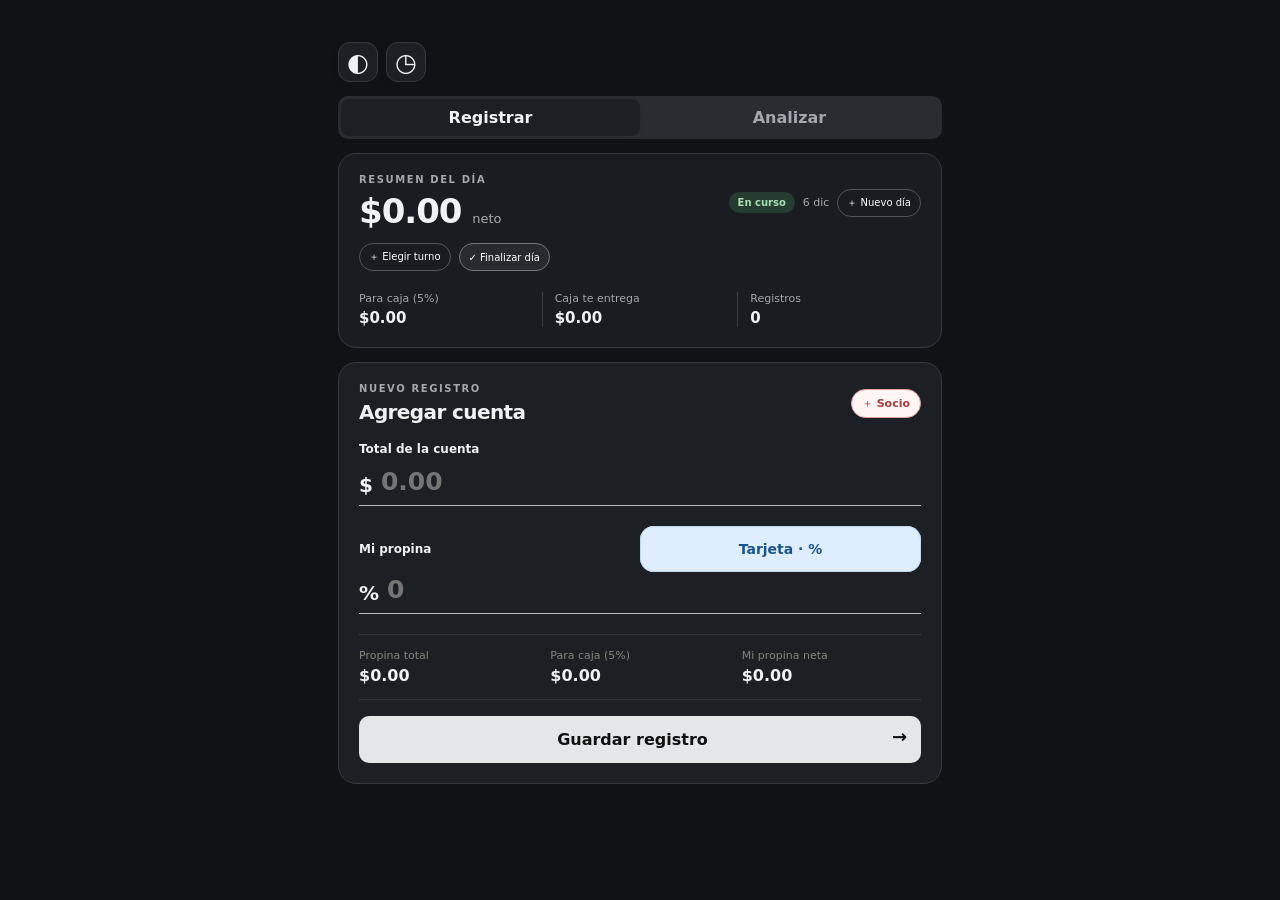
==== index.html @ 58425d87 "Publish background mode and palette selector" ====
<!doctype html>
<html lang="es"><head><meta charset="UTF-8"><meta name="viewport" content="width=device-width, initial-scale=1, viewport-fit=cover"><meta name="theme-color" content="#111111"><meta name="description" content="Registro local y rápido de propinas para meseros."><link rel="manifest" href="manifest.webmanifest"><link rel="icon" href="icon.svg" type="image/svg+xml"><link rel="stylesheet" href="styles.css"><title>Mis propinas</title></head><body>
<main class="app-shell"><header class="topbar"><div class="topbar-actions"><button id="themeButton" class="history-icon theme-button" type="button" aria-label="Personalizar colores" title="Temas">◐</button><button id="historyIcon" class="history-icon" type="button" aria-label="Abrir historial" title="Historial">◷</button><button id="installButton" class="icon-button hidden" aria-label="Instalar aplicación">＋</button></div></header>
<nav class="view-tabs" aria-label="Secciones"><button id="registerTab" class="view-tab active" type="button">Registrar</button><button id="analysisTab" class="view-tab" type="button">Analizar</button></nav>
<section id="registerView"><section class="summary-card"><div class="summary-heading"><div><p id="summaryEyebrow" class="eyebrow muted">RESUMEN DEL DÍA</p><h2 id="summaryTitle">$0.00 <span>neto</span></h2></div><div class="summary-actions"><span id="dayStatusLabel" class="day-status">En curso</span><span id="todayLabel" class="date-label"></span><button id="newDayButton" class="small-button" type="button">＋ Nuevo día</button></div></div><div class="shift-controls"><button id="shiftSetupButton" class="small-button" type="button">＋ Elegir turno</button><button id="advanceCutButton" class="small-button hidden" type="button">Pasar a corte 2 →</button><button id="finishDayButton" class="small-button finish-day-button" type="button">✓ Finalizar día</button></div><p id="currentCutSummary" class="cut-current-summary hidden"></p><div class="summary-grid"><div><span>Para caja (5%)</span><strong id="summaryHouse">$0.00</strong></div><div><span>Caja te entrega</span><strong id="summaryCard">$0.00</strong></div><div><span>Registros</span><strong id="summaryCount">0</strong></div></div></section><section id="finishedDayCard" class="finished-day-card hidden"><span class="finished-check">✓</span><div><strong>Día finalizado</strong><p>Tu registro quedó guardado. Puedes revisar el análisis o empezar otro día.</p></div><div class="finished-actions"><button id="finishedAnalyzeButton" class="secondary-action" type="button">Analizar mi día</button><button id="finishedNewDayButton" class="primary-action" type="button">Nuevo día</button></div></section>
<section id="entryCard" class="form-card"><div class="section-heading"><div><p class="eyebrow muted">NUEVO REGISTRO</p><h2>Agregar cuenta</h2></div><button id="partnerToggle" class="mode-button" type="button">＋ Socio</button></div><p id="partnerHint" class="partner-hint hidden">Socio: no cuenta como venta. Puedes registrar una cuenta de $0 y su propina.</p>
<form id="tipForm"><label for="billTotal">Total de la cuenta</label><div class="money-input"><span>$</span><input id="billTotal" name="billTotal" inputmode="decimal" autocomplete="off" placeholder="0.00" required></div>
<div class="tip-label-row"><label>Mi propina</label><button id="tipModeSlider" class="tip-mode-slider tip-money" type="button" role="switch" aria-label="Cambiar entre efectivo y tarjeta"><span id="tipModeLabel">Efectivo · $</span></button></div><div class="money-input"><span id="tipPrefix">$</span><input id="tipValue" name="tipValue" inputmode="decimal" autocomplete="off" placeholder="0.00" required></div>
<div class="live-result" aria-live="polite"><div><span>Propina total</span><strong id="liveGross">$0.00</strong></div><div><span>Para caja (5%)</span><strong id="liveHouse">$0.00</strong></div><div><span>Mi propina neta</span><strong id="liveNet">$0.00</strong></div></div><button class="primary-button" type="submit">Guardar registro <span>→</span></button></form></section></section>
<section id="analysisView" class="hidden"><div class="section-heading"><div><p class="eyebrow muted">LECTURA RÁPIDA</p><h2>Análisis del día</h2></div><span id="analysisDate" class="date-label"></span></div><button id="historyFromAnalysis" class="history-entry" type="button"><span><b>Historial</b><small>Consulta tus días anteriores</small></span><strong>→</strong></button><button id="cancelClosedDayButton" class="cancel-closed-day hidden" type="button">↶ Cancelar cierre <span>Volver a registrar en este día</span></button><div class="analysis-grid"><article class="analysis-net"><span>Mi neto del día</span><strong id="analysisNet">$0.00</strong></article><article><span>Para caja (5%)</span><strong id="analysisHouse">$0.00</strong></article><article><span>Total de propinas</span><strong id="analysisTips">$0.00</strong></article><article><span>Caja te entrega</span><strong id="analysisCard">$0.00</strong></article><article><span>Total de ventas</span><strong id="analysisSales">$0.00</strong></article><article id="analysisPartnerCard" class="hidden"><span>Propinas de socios</span><strong id="analysisPartners">$0.00</strong></article></div><section id="cutBreakdown" class="cut-breakdown hidden"><p class="eyebrow muted">RESUMEN POR CORTE</p><div id="cutBreakdownList" class="cut-breakdown-list"></div><div id="cutBreakdownTotal" class="cut-summary cut-breakdown-total"></div></section><div class="analysis-note">El análisis separa tus propinas normales, las de socios y el 5% destinado a caja.</div><button id="howButton" class="text-button" type="button">¿Cómo se calcula?</button><section class="history-section analysis-history"><div class="section-heading"><div><p class="eyebrow muted">REGISTROS DEL DÍA</p><h2>Detalle de cuentas</h2></div><button id="clearButton" class="text-button hidden" type="button">Borrar todo</button></div><div id="history" class="history-list"></div><div id="emptyState" class="empty-state"><div class="empty-icon">＋</div><p>Aún no hay registros.</p><span>Agrega tu primera cuenta en Registrar.</span></div></section></section><section id="historyView" class="hidden"><div class="section-heading"><div><p class="eyebrow muted">HISTORIAL</p><h2>Historial de días</h2></div><div class="history-actions"><button id="historyRegisterButton" class="text-button" type="button">Registrar</button><button id="historyAnalysisButton" class="text-button" type="button">Analizar</button></div></div><div class="history-chart-card"><p class="eyebrow muted">NETO POR DÍA</p><div id="historyChart" class="history-chart"></div></div><div class="history-chart-card"><p class="eyebrow muted">CUENTAS REALIZADAS</p><div id="accountsChart" class="history-chart"></div></div><div id="historyDaysList" class="history-days-list"></div><p class="analysis-note">Las gráficas se muestran de lunes a domingo; los turnos y cortes se conservan dentro de cada día.</p></section></main>
<div id="toast" class="toast" role="status"></div><dialog id="finishDayDialog" class="action-dialog"><button class="dialog-close" id="closeFinishDialog" type="button" aria-label="Cerrar">×</button><div id="finishConfirmPanel"><p class="eyebrow muted">CIERRE DEL DÍA</p><h2>¿Finalizar este día?</h2><p>Se guardarán tus registros y ya no podrás agregar cuentas a este día.</p><div class="dialog-actions"><button id="cancelFinishButton" class="secondary-action" type="button">Seguir registrando</button><button id="finishConfirmButton" class="primary-action" type="button">Sí, finalizar</button></div></div><div id="finishSuccessPanel" class="hidden"><span class="finished-check">✓</span><p class="eyebrow muted">DÍA GUARDADO</p><h2>Buen trabajo</h2><p>¿Qué te gustaría hacer ahora?</p><div class="dialog-actions"><button id="finishAnalyzeButton" class="secondary-action" type="button">Analizar mi día</button><button id="finishNewDayButton" class="primary-action" type="button">Nuevo día</button></div></div></dialog><dialog id="themeDialog" class="action-dialog theme-dialog"><button class="dialog-close" id="closeThemeDialog" type="button" aria-label="Cerrar">×</button><p class="eyebrow muted">PERSONALIZACIÓN</p><h2>Elige el aspecto</h2><p>Primero selecciona el fondo y después el color.</p><p class="eyebrow theme-group-label">FONDO</p><div class="background-options"><button type="button" class="background-option" data-background-choice="dark" aria-pressed="false"><span class="background-preview preview-dark">◐</span><strong>Dark background</strong></button><button type="button" class="background-option" data-background-choice="light" aria-pressed="false"><span class="background-preview preview-light">◐</span><strong>Light background</strong></button></div><p class="eyebrow theme-group-label color-group-label">COLOR</p><div class="theme-options"><button type="button" class="theme-option" data-theme-choice="black"><span class="theme-swatch swatch-black"></span><span><strong>Black</strong><small>Oscuro para la noche</small></span></button><button type="button" class="theme-option" data-theme-choice="blue"><span class="theme-swatch swatch-blue"></span><span><strong>Blue</strong><small>Azul sereno</small></span></button><button type="button" class="theme-option" data-theme-choice="green"><span class="theme-swatch swatch-green"></span><span><strong>Green</strong><small>Verde suave</small></span></button><button type="button" class="theme-option" data-theme-choice="purple"><span class="theme-swatch swatch-purple"></span><span><strong>Purple</strong><small>Lavanda sobria</small></span></button><button type="button" class="theme-option" data-theme-choice="white"><span class="theme-swatch swatch-white"></span><span><strong>White</strong><small>Claro y neutro</small></span></button></div></dialog><dialog id="shiftDialog"><button class="dialog-close" id="closeShiftDialog" type="button" aria-label="Cerrar">×</button><p class="eyebrow muted">TURNO Y CORTES</p><h2 id="shiftDialogTitle">Configurar turno</h2><p id="shiftDialogDescription" class="dialog-description"></p><form id="shiftForm" class="shift-form"><label for="shiftSelect">Turno</label><select id="shiftSelect" required><option value="">Elige un turno</option><option value="morning">Mañana</option><option value="inter">Inter</option><option value="closing">Cierre</option></select><div id="shiftCutGroup" class="hidden"><label for="shiftCutCount">Número de cortes</label><select id="shiftCutCount"><option value="1">1 corte</option><option value="2" selected>2 cortes</option><option value="3">3 cortes</option><option value="4">4 cortes</option></select></div><button id="shiftSubmitButton" class="primary-button" type="submit">Guardar turno <span>→</span></button></form></dialog><dialog id="howDialog"><button class="dialog-close" id="closeDialog" aria-label="Cerrar">×</button><p class="eyebrow muted">CÁLCULO</p><h2>Claro y sin vueltas</h2><p>Se aparta el <strong>5% del total de la cuenta</strong> para caja. “Caja te entrega” muestra las propinas que no fueron en efectivo.</p><p>Las propinas de socios pueden registrarse con cuenta de $0; no generan descuento de caja.</p></dialog>
<dialog id="editDialog"><button class="dialog-close" id="closeEditDialog" aria-label="Cerrar">×</button><p class="eyebrow muted">CORREGIR REGISTRO</p><h2>Editar cuenta</h2><form id="editForm"><label for="editBill">Total de la cuenta</label><div class="money-input"><span>$</span><input id="editBill" inputmode="decimal" required></div><div class="tip-label-row"><label>Propina</label><div class="segmented"><button type="button" id="editPercent" class="segment active">%</button><button type="button" id="editMoney" class="segment">$</button></div></div><div class="money-input"><span id="editPrefix">%</span><input id="editTip" inputmode="decimal" required></div><div class="live-result"><div><span>Propina total</span><strong id="editGross">$0.00</strong></div><div><span>Para caja</span><strong id="editHouse">$0.00</strong></div><div><span>Mi neto</span><strong id="editNet">$0.00</strong></div></div><button class="primary-button" type="submit">Guardar cambios <span>→</span></button></form></dialog><script src="app-v32.js"></script></body></html>
---- styles.css ----
:root{font-family:Inter,ui-sans-serif,system-ui,-apple-system,"Segoe UI",sans-serif;color:#111;background:#f4f4f2;font-synthesis:none;--ink:#111;--muted:#777;--line:#deded9;--paper:#fff;--soft:#f7f7f5}*{box-sizing:border-box}body{margin:0;min-width:320px}button,input,select{font:inherit}.app-shell{width:min(100%,640px);margin:auto;padding:22px 18px 30px}.topbar,.summary-heading,.section-heading,.tip-label-row,.summary-grid,.live-result,footer{display:flex;align-items:center;justify-content:space-between}.topbar{margin-bottom:14px}.eyebrow{font-size:10px;letter-spacing:.16em;font-weight:800;margin:0 0 6px}.muted{color:var(--muted)}h1,h2,p{margin-top:0}h1{font-size:26px;letter-spacing:-.04em;margin:0}h2{font-size:20px;letter-spacing:-.03em;margin:0}.icon-button{border:1px solid var(--ink);background:var(--ink);color:#fff;border-radius:50%;width:34px;height:34px;font-size:22px;line-height:1;cursor:pointer}.view-tabs{display:grid;grid-template-columns:1fr 1fr;background:#e9e9e5;border-radius:10px;padding:3px;margin-bottom:14px}.view-tab{border:0;background:transparent;border-radius:8px;padding:9px;color:var(--muted);font-weight:750;cursor:pointer}.view-tab.active{background:#fff;color:var(--ink);box-shadow:0 1px 4px #0001}.summary-card,.form-card{background:var(--paper);border:1px solid var(--line);border-radius:18px;padding:20px;margin-bottom:14px}.summary-card{background:var(--ink);color:#fff;border-color:var(--ink)}.summary-card .muted{color:#a6a6a2}.summary-card h2{font-size:34px;margin:2px 0 0}.summary-card h2 span{font-size:13px;font-weight:500;letter-spacing:0;color:#aaa}.summary-actions{display:flex;align-items:center;gap:8px}.date-label{font-size:11px;color:#aaa}.small-button{border:1px solid #555;background:transparent;color:#fff;border-radius:99px;padding:6px 9px;font-size:10px;cursor:pointer}.summary-grid{gap:12px;align-items:stretch;margin-top:21px}.summary-grid div{display:flex;flex-direction:column;gap:4px;min-width:0;flex:1}.summary-grid div+div{border-left:1px solid #363636;padding-left:12px}.summary-grid span,.live-result span,.field-caption{font-size:11px;color:#858581}.summary-card .summary-grid span{color:#a6a6a2}.summary-grid strong{font-size:15px;white-space:nowrap}.section-heading{margin-bottom:18px}.mode-button{border:1px solid #e1a0a0;background:#fff5f5;color:#a23c3c;border-radius:99px;padding:6px 10px;font-size:11px;font-weight:750;cursor:pointer}.partner-hint{font-size:11px;color:#8f3c3c;background:#fff0f0;border-radius:9px;padding:9px;margin:-6px 0 16px}.partner-mode{border-color:#e6aaaa;background:#fffafa}.partner-mode .mode-button{background:#c54848;color:white}.partner-mode .payment-row{display:none}.partner-mode .live-result{border-color:#e7b3b3}.partner-mode .primary-button{background:#b83b3b}label{display:block;font-size:12px;font-weight:700;margin:0 0 8px}.money-input{display:flex;align-items:center;border-bottom:1px solid #bbb;margin-bottom:20px}.money-input span{font-size:20px;font-weight:700;margin-right:8px}.money-input input{width:100%;border:0;outline:0;background:transparent;font-size:25px;font-weight:650;padding:3px 0 9px;color:var(--ink)}.money-input:focus-within{border-color:var(--ink)}.tip-label-row{align-items:center}.tip-label-row label{margin:0}.segmented,.payment-switch{display:flex;background:var(--soft);border:1px solid var(--line);border-radius:7px;padding:2px}.segment,.payment-option{border:0;background:transparent;color:var(--muted);border-radius:5px;cursor:pointer;padding:4px 10px;font-weight:700;font-size:12px}.segment.active{background:var(--ink);color:#fff}.helper{font-size:11px;color:var(--muted);margin:-13px 0 14px}.payment-row{display:flex;justify-content:space-between;align-items:center;margin-bottom:16px}.payment-option.active.cash{background:#bfe8c7;color:#245d32}.payment-option.active.card{background:#c5ddf8;color:#24527c}.live-result{border-top:1px solid var(--line);border-bottom:1px solid var(--line);padding:14px 0;margin-bottom:16px;gap:12px}.live-result div{display:flex;flex-direction:column;gap:4px;flex:1}.live-result strong{font-size:16px}.live-result strong.negative{color:#a33}.primary-button{width:100%;border:0;background:var(--ink);color:#fff;padding:14px;border-radius:10px;font-weight:750;cursor:pointer}.primary-button span{float:right;font-size:18px;line-height:14px}.history-section{margin-top:28px}.text-button{background:transparent;border:0;padding:0;color:var(--muted);font-size:11px;text-decoration:underline;cursor:pointer}.history-list{display:grid;gap:8px}.history-item{background:var(--paper);border:1px solid var(--line);border-radius:12px;padding:13px 14px;display:grid;grid-template-columns:1fr auto;gap:5px 12px}.history-item .time{font-size:10px;color:var(--muted)}.history-item .title{font-size:13px;font-weight:700}.history-item .detail{font-size:11px;color:var(--muted)}.history-item .net{text-align:right;font-size:16px;font-weight:800}.history-item .net.negative{color:#a33}.record-actions{grid-column:1/-1;display:flex;gap:14px;border-top:1px solid #eee;padding-top:8px;margin-top:4px}.record-actions .text-button{font-size:10px}.empty-state{text-align:center;border:1px dashed #c9c9c3;border-radius:14px;padding:28px 16px;color:var(--muted)}.days-section{margin-top:24px}.days-list{display:flex;flex-wrap:wrap;gap:7px}.day-chip{border:1px solid var(--line);background:var(--paper);color:var(--muted);border-radius:99px;padding:7px 10px;font-size:11px;cursor:pointer}.empty-icon{margin:0 auto 9px;width:29px;height:29px;border:1px solid #bbb;border-radius:50%;font-size:22px;line-height:26px}.empty-state p{font-size:13px;font-weight:700;color:#555;margin-bottom:4px}.empty-state span{font-size:11px}.analysis-grid{display:grid;grid-template-columns:1fr 1fr;gap:10px}.analysis-grid article{background:#fff;border:1px solid var(--line);border-radius:14px;padding:16px;display:flex;flex-direction:column;gap:7px}.analysis-grid span{font-size:11px;color:var(--muted)}.analysis-grid strong{font-size:20px}.analysis-grid small{font-size:10px;color:var(--muted)}.analysis-grid .deliver-card{background:#f5f1e7;border-color:#e5d6ae}.analysis-note{margin-top:14px;background:#ecece8;border-radius:12px;padding:12px;font-size:11px;line-height:1.45;color:#666}footer{margin:26px 2px 0;font-size:10px;color:#92928d}.toast{position:fixed;left:50%;bottom:22px;transform:translate(-50%,20px);background:var(--ink);color:#fff;border-radius:99px;padding:10px 15px;font-size:12px;opacity:0;pointer-events:none;transition:.2s}.toast.show{opacity:1;transform:translate(-50%,0)}.hidden{display:none!important}dialog{border:1px solid var(--line);border-radius:16px;padding:24px;max-width:calc(100% - 36px);color:var(--ink);box-shadow:0 15px 50px #0002}dialog::backdrop{background:#0008}.dialog-close{position:absolute;right:14px;top:10px;border:0;background:transparent;font-size:25px;cursor:pointer}dialog p:not(.eyebrow){font-size:13px;line-height:1.5;color:#555}@media(min-width:600px){.app-shell{padding-top:42px}}@media(max-width:390px){.summary-card{padding:16px}.summary-grid{gap:7px}.summary-grid div+div{padding-left:7px}.summary-grid strong{font-size:13px}.payment-row{align-items:flex-start;gap:10px;flex-direction:column}}


.shift-controls{display:flex;gap:8px;flex-wrap:wrap;margin-top:14px}.cut-current-summary{font-size:11px;color:#b8b8b3;margin:10px 0 0}.shift-form{margin-top:16px}.shift-form label{display:block;margin:14px 0 0;font-size:12px;font-weight:700}.shift-form select{width:100%;padding:11px 12px;border:1px solid var(--line);border-radius:10px;background:#fff;color:var(--ink);margin:7px 0 13px}.dialog-description{font-size:12px;line-height:1.5;color:var(--muted);margin:10px 0}.cut-breakdown{margin:16px 0}.cut-breakdown-list{display:grid;gap:8px}.cut-summary{background:#fff;border:1px solid var(--line);border-radius:12px;padding:12px}.cut-summary-top{display:flex;align-items:center;justify-content:space-between;gap:12px;margin-bottom:7px}.cut-summary-top strong{font-size:14px}.cut-summary-top span,.cut-summary-meta{font-size:11px;color:var(--muted)}.cut-summary-meta{display:flex;flex-wrap:wrap;gap:7px 12px}.cut-summary-meta b{color:var(--ink)}

.cut-summary.current-cut{background:#111;color:#fff;border-color:#111}.cut-summary.current-cut .cut-summary-top span{background:#333;border-radius:99px;padding:4px 7px;color:#fff;font-size:9px;font-weight:800;letter-spacing:.08em}.cut-summary.current-cut .cut-summary-meta{color:#aaa}.cut-summary.current-cut .cut-summary-meta b{color:#fff}.cut-breakdown-total{display:flex;align-items:center;justify-content:space-between;margin-top:10px;border:2px solid #111;background:#f0f0ed}.cut-breakdown-total span{font-size:12px;font-weight:800}.cut-breakdown-total strong{font-size:19px}


/* Cierre de día y temas minimalistas */
.day-status{display:inline-flex;align-items:center;border-radius:99px;padding:5px 9px;background:#e9f4ec;color:#286b39;font-size:10px;font-weight:800;white-space:nowrap}
.day-status.finished,.day-status-tag.finished{background:#ededeb;color:#555}
.finish-day-button{border-color:#777!important;color:#fff!important;background:#ffffff10!important}
.shift-controls{display:flex;gap:8px;flex-wrap:wrap;margin-top:12px}
.cut-current-summary{font-size:11px;color:#ddd;background:#ffffff12;border-radius:9px;padding:9px 11px;margin:10px 0 0}
.finished-day-card{display:grid;grid-template-columns:auto 1fr;gap:8px 12px;align-items:start;background:var(--paper);border:1px solid var(--line);border-radius:18px;padding:20px;margin-bottom:14px}
.finished-day-card>div p{margin:5px 0 0;color:var(--muted);font-size:12px;line-height:1.5}
.finished-check{width:34px;height:34px;border-radius:50%;display:grid;place-items:center;background:#e8f4eb;color:#286b39;font-size:18px;font-weight:900}
.finished-actions{grid-column:1/-1;display:flex;gap:9px;margin-top:8px}
.primary-action,.secondary-action{border-radius:10px;padding:12px 14px;font-size:12px;font-weight:800;cursor:pointer}
.primary-action{border:1px solid #111;background:#111;color:#fff}
.secondary-action{border:1px solid var(--line);background:var(--paper);color:var(--ink)}
.action-dialog{width:min(420px,calc(100% - 32px));border:1px solid var(--line);border-radius:20px;padding:24px;background:var(--paper);color:var(--ink);box-shadow:0 18px 60px #0003}
.action-dialog::backdrop{background:#1118;backdrop-filter:blur(3px)}
.action-dialog>p:not(.eyebrow),.action-dialog #finishConfirmPanel>p:not(.eyebrow),.action-dialog #finishSuccessPanel>p:not(.eyebrow){font-size:13px;color:var(--muted);line-height:1.55;margin:10px 0 18px}
.dialog-actions{display:grid;grid-template-columns:1fr 1fr;gap:9px;margin-top:20px}
.dialog-actions button{min-height:44px}
.day-status-tag{font-style:normal;display:inline-block;margin-left:5px;padding:3px 7px;border-radius:99px;background:#e8f4eb;color:#286b39;font-size:9px;font-weight:800}
.theme-options{display:grid;gap:9px;margin-top:16px}
.theme-option{display:flex;align-items:center;gap:12px;text-align:left;padding:11px;border:1px solid var(--line);background:var(--paper);color:var(--ink);border-radius:12px;cursor:pointer}
.theme-option[aria-pressed=true]{border-color:var(--theme-accent,#111);box-shadow:0 0 0 1px var(--theme-accent,#111)}
.theme-option>span:last-child{display:flex;flex-direction:column;gap:3px}
.theme-option small{font-size:11px;color:var(--muted)}
.theme-swatch{width:28px;height:28px;border-radius:9px;box-shadow:inset 0 0 0 1px #0002}
.swatch-dark{background:#111}.swatch-blue{background:#315f92}.swatch-green{background:#3d7259}.swatch-purple{background:#70558d}
[data-theme=blue]{--theme-accent:#254f7c;--ink:#18314c;--muted:#6c7f94;--line:#d9e3ee;--paper:#fff;--soft:#edf3f9}
[data-theme=blue] body{background:#f1f5fa;color:var(--ink)}
[data-theme=blue] .summary-card,[data-theme=blue] .primary-button,[data-theme=blue] .primary-action{background:#183957;border-color:#183957}
[data-theme=blue] .view-tabs{background:#e1eaf4}
[data-theme=blue] .summary-card .muted{color:#bdccdc}
[data-theme=blue] .day-status{background:#e6eff9;color:#315f92}
[data-theme=green]{--theme-accent:#35664f;--ink:#1d382b;--muted:#6d8074;--line:#dbe6de;--paper:#fff;--soft:#eff5f0}
[data-theme=green] body{background:#f1f5f1;color:var(--ink)}
[data-theme=green] .summary-card,[data-theme=green] .primary-button,[data-theme=green] .primary-action{background:#244a37;border-color:#244a37}
[data-theme=green] .view-tabs{background:#e4ece5}
[data-theme=green] .summary-card .muted{color:#c0d2c5}
[data-theme=green] .day-status{background:#e5f1e8;color:#35664f}
[data-theme=purple]{--theme-accent:#60467d;--ink:#342644;--muted:#80728e;--line:#e3dce9;--paper:#fff;--soft:#f4f0f7}
[data-theme=purple] body{background:#f5f2f7;color:var(--ink)}
[data-theme=purple] .summary-card,[data-theme=purple] .primary-button,[data-theme=purple] .primary-action{background:#46325f;border-color:#46325f}
[data-theme=purple] .view-tabs{background:#ebe5f0}
[data-theme=purple] .summary-card .muted{color:#d0c4dc}
[data-theme=purple] .day-status{background:#eee7f4;color:#60467d}


/* Fondos completos por tema con superficies y contraste accesibles */
:root[data-theme=light]{--theme-accent:#111;--ink:#111;--muted:#777;--line:#deded9;--paper:#fff;--soft:#f7f7f5}
:root[data-theme=light] body{background:#f4f4f2;color:#111}
:root[data-theme=light] .summary-card,:root[data-theme=light] .primary-button,:root[data-theme=light] .primary-action{background:#111;border-color:#111;color:#fff}
:root[data-theme=dark]{--theme-accent:#e4e6e8;--ink:#f0f1f2;--muted:#a3a8ae;--line:#373b40;--paper:#1c2024;--soft:#292d32}
:root[data-theme=dark] body{background:#101215;color:#f0f1f2}
:root[data-theme=dark] .summary-card{background:#191c20;border-color:#292d32;color:#f5f5f5}
:root[data-theme=dark] .summary-card .muted,:root[data-theme=dark] .summary-grid span{color:#aeb3b9}
:root[data-theme=dark] .form-card,:root[data-theme=dark] .analysis-grid article,:root[data-theme=dark] .history-entry,:root[data-theme=dark] .history-day,:root[data-theme=dark] .history-item,:root[data-theme=dark] .history-chart-card,:root[data-theme=dark] .cut-summary,:root[data-theme=dark] .finished-day-card,:root[data-theme=dark] .theme-option{background:#1c2024;color:#f0f1f2;border-color:#373b40}
:root[data-theme=dark] .analysis-note,:root[data-theme=dark] .view-tabs{background:#25292e;color:#c4c8cd}
:root[data-theme=dark] .view-tab.active{background:#3a3f45;color:#fff}
:root[data-theme=dark] .summary-grid div+div,:root[data-theme=dark] .record-actions{border-color:#373b40}
:root[data-theme=dark] .money-input input,:root[data-theme=dark] input,:root[data-theme=dark] select{color:#f0f1f2}
:root[data-theme=dark] .shift-form select{background:#25292e;border-color:#454a50}
:root[data-theme=dark] .action-dialog,:root[data-theme=dark] dialog{background:#1c2024;color:#f0f1f2;border-color:#373b40}
:root[data-theme=dark] dialog p:not(.eyebrow){color:#c0c4c9}
:root[data-theme=dark] .secondary-action{background:#25292e;color:#f0f1f2;border-color:#454a50}
:root[data-theme=dark] .primary-action,:root[data-theme=dark] .primary-button{background:#e4e6e8;color:#111;border-color:#e4e6e8}
:root[data-theme=dark] .segment.active,:root[data-theme=dark] .toast{background:#e4e6e8;color:#111}
:root[data-theme=dark] .cut-summary.current-cut{background:#090a0b;border-color:#454a50}
:root[data-theme=dark] .cut-breakdown-total{background:#24282d;border-color:#777}
:root[data-theme=dark] .cut-breakdown-total span,:root[data-theme=dark] .cut-breakdown-total strong{color:#fff}
:root[data-theme=dark] .chart-fill{background:#62686f}
:root[data-theme=dark] .selected-day .chart-fill{background:#f0f1f2}
:root[data-theme=dark] .history-day strong{color:#f0f1f2}
:root[data-theme=dark] .day-status{background:#273c30;color:#a8dfb8}
:root[data-theme=dark] .day-status.finished,:root[data-theme=dark] .day-status-tag.finished{background:#35393e;color:#d0d2d5}
:root[data-theme=blue]{--theme-accent:#5b9bd5;--ink:#e9f1fa;--muted:#a9bfd5;--line:#29455f;--paper:#19344e;--soft:#203d59}
:root[data-theme=blue] body{background:#10283f;color:#e9f1fa}
:root[data-theme=blue] .summary-card{background:#0b2035;border-color:#203e58}
:root[data-theme=blue] .form-card,:root[data-theme=blue] .analysis-grid article,:root[data-theme=blue] .history-entry,:root[data-theme=blue] .history-day,:root[data-theme=blue] .history-item,:root[data-theme=blue] .history-chart-card,:root[data-theme=blue] .cut-summary,:root[data-theme=blue] .finished-day-card,:root[data-theme=blue] .theme-option{background:#19344e;color:#e9f1fa;border-color:#29455f}
:root[data-theme=blue] .view-tabs,:root[data-theme=blue] .analysis-note{background:#18334d;color:#c5d6e7}
:root[data-theme=blue] .view-tab.active{background:#294b6a;color:#fff}
:root[data-theme=blue] .summary-card .muted,:root[data-theme=blue] .summary-grid span{color:#afc5da}
:root[data-theme=blue] .primary-button,:root[data-theme=blue] .primary-action{background:#6ca5d8;border-color:#6ca5d8;color:#10283f}
:root[data-theme=blue] .secondary-action{background:#203d59;color:#e9f1fa;border-color:#42617e}
:root[data-theme=blue] .shift-form select{background:#203d59;color:#e9f1fa}
:root[data-theme=blue] .cut-summary.current-cut{background:#0b2035;border-color:#416482}
:root[data-theme=blue] .cut-breakdown-total{background:#19344e;border-color:#6ca5d8}
:root[data-theme=blue] .cut-breakdown-total span,:root[data-theme=blue] .cut-breakdown-total strong,:root[data-theme=blue] .history-day strong{color:#fff}
:root[data-theme=blue] .day-status{background:#294a66;color:#c5e2ff}
:root[data-theme=green]{--theme-accent:#83b99b;--ink:#eaf4ed;--muted:#adc2b3;--line:#2f5140;--paper:#1b3b2c;--soft:#244735}
:root[data-theme=green] body{background:#102b21;color:#eaf4ed}
:root[data-theme=green] .summary-card{background:#0b2119;border-color:#294334}
:root[data-theme=green] .form-card,:root[data-theme=green] .analysis-grid article,:root[data-theme=green] .history-entry,:root[data-theme=green] .history-day,:root[data-theme=green] .history-item,:root[data-theme=green] .history-chart-card,:root[data-theme=green] .cut-summary,:root[data-theme=green] .finished-day-card,:root[data-theme=green] .theme-option{background:#1b3b2c;color:#eaf4ed;border-color:#2f5140}
:root[data-theme=green] .view-tabs,:root[data-theme=green] .analysis-note{background:#1a3829;color:#c7d9cc}
:root[data-theme=green] .view-tab.active{background:#2b503c;color:#fff}
:root[data-theme=green] .summary-card .muted,:root[data-theme=green] .summary-grid span{color:#b5cbbb}
:root[data-theme=green] .primary-button,:root[data-theme=green] .primary-action{background:#83b99b;border-color:#83b99b;color:#102b21}
:root[data-theme=green] .secondary-action{background:#244735;color:#eaf4ed;border-color:#41634f}
:root[data-theme=green] .shift-form select{background:#244735;color:#eaf4ed}
:root[data-theme=green] .cut-summary.current-cut{background:#0b2119;border-color:#476753}
:root[data-theme=green] .cut-breakdown-total{background:#1b3b2c;border-color:#83b99b}
:root[data-theme=green] .cut-breakdown-total span,:root[data-theme=green] .cut-breakdown-total strong,:root[data-theme=green] .history-day strong{color:#fff}
:root[data-theme=green] .day-status{background:#264735;color:#bce6c9}
:root[data-theme=purple]{--theme-accent:#b294d0;--ink:#f0ebf5;--muted:#c0b1ce;--line:#4a3a5d;--paper:#352846;--soft:#403250}
:root[data-theme=purple] body{background:#251a34;color:#f0ebf5}
:root[data-theme=purple] .summary-card{background:#1c1328;border-color:#3c2d4d}
:root[data-theme=purple] .form-card,:root[data-theme=purple] .analysis-grid article,:root[data-theme=purple] .history-entry,:root[data-theme=purple] .history-day,:root[data-theme=purple] .history-item,:root[data-theme=purple] .history-chart-card,:root[data-theme=purple] .cut-summary,:root[data-theme=purple] .finished-day-card,:root[data-theme=purple] .theme-option{background:#352846;color:#f0ebf5;border-color:#4a3a5d}
:root[data-theme=purple] .view-tabs,:root[data-theme=purple] .analysis-note{background:#31233f;color:#d8cde1}
:root[data-theme=purple] .view-tab.active{background:#4a385e;color:#fff}
:root[data-theme=purple] .summary-card .muted,:root[data-theme=purple] .summary-grid span{color:#c8bbd3}
:root[data-theme=purple] .primary-button,:root[data-theme=purple] .primary-action{background:#b294d0;border-color:#b294d0;color:#251a34}
:root[data-theme=purple] .secondary-action{background:#403250;color:#f0ebf5;border-color:#5a486a}
:root[data-theme=purple] .shift-form select{background:#403250;color:#f0ebf5}
:root[data-theme=purple] .cut-summary.current-cut{background:#1c1328;border-color:#624e75}
:root[data-theme=purple] .cut-breakdown-total{background:#352846;border-color:#b294d0}
:root[data-theme=purple] .cut-breakdown-total span,:root[data-theme=purple] .cut-breakdown-total strong,:root[data-theme=purple] .history-day strong{color:#fff}
:root[data-theme=purple] .day-status{background:#49365c;color:#e0c9f5}
:root[data-theme=light] .swatch-light{background:#f4f4f2;border:1px solid #ccc}
.cancel-closure{display:block;margin:16px auto 0;font-size:12px}


/* Black: interfaz nocturna real; White conserva el tema claro original */
:root[data-theme=black]{--theme-accent:#e5e7e9;--ink:#f0f1f2;--muted:#a3a8ae;--line:#373b40;--paper:#1c2024;--soft:#292d32}
:root[data-theme=black] body{background:#101215;color:#f0f1f2}
:root[data-theme=black] .summary-card{background:#191c20;border-color:#292d32;color:#f5f5f5}
:root[data-theme=black] .summary-card .muted,:root[data-theme=black] .summary-grid span{color:#aeb3b9}
:root[data-theme=black] .form-card,:root[data-theme=black] .analysis-grid article,:root[data-theme=black] .history-entry,:root[data-theme=black] .history-day,:root[data-theme=black] .history-item,:root[data-theme=black] .history-chart-card,:root[data-theme=black] .cut-summary,:root[data-theme=black] .finished-day-card,:root[data-theme=black] .theme-option,:root[data-theme=black] .cancel-closed-day{background:#1c2024;color:#f0f1f2;border-color:#373b40}
:root[data-theme=black] .analysis-note,:root[data-theme=black] .view-tabs{background:#25292e;color:#c4c8cd}
:root[data-theme=black] .view-tab.active{background:#3a3f45;color:#fff}
:root[data-theme=black] .summary-grid div+div,:root[data-theme=black] .record-actions{border-color:#373b40}
:root[data-theme=black] .money-input input,:root[data-theme=black] input,:root[data-theme=black] select{color:#f0f1f2}
:root[data-theme=black] .shift-form select{background:#25292e;border-color:#454a50}
:root[data-theme=black] .action-dialog,:root[data-theme=black] dialog{background:#1c2024;color:#f0f1f2;border-color:#373b40}
:root[data-theme=black] dialog p:not(.eyebrow){color:#c0c4c9}
:root[data-theme=black] .secondary-action{background:#25292e;color:#f0f1f2;border-color:#454a50}
:root[data-theme=black] .primary-action,:root[data-theme=black] .primary-button{background:#e4e6e8;color:#111;border-color:#e4e6e8}
:root[data-theme=black] .segment.active,:root[data-theme=black] .toast{background:#e4e6e8;color:#111}
:root[data-theme=black] .history-icon{background:#25292e;color:#f0f1f2;border-color:#454a50}
:root[data-theme=black] .cut-summary.current-cut{background:#090a0b;border-color:#454a50}
:root[data-theme=black] .cut-breakdown-total{background:#24282d;border-color:#777}
:root[data-theme=black] .cut-breakdown-total span,:root[data-theme=black] .cut-breakdown-total strong{color:#fff}
:root[data-theme=black] .chart-fill{background:#62686f}
:root[data-theme=black] .selected-day .chart-fill{background:#f0f1f2}
:root[data-theme=black] .history-day strong{color:#f0f1f2}
:root[data-theme=black] .day-status{background:#273c30;color:#a8dfb8}
:root[data-theme=black] .day-status.finished,:root[data-theme=black] .day-status-tag.finished{background:#35393e;color:#d0d2d5}
:root[data-theme=black] .cancel-closed-day{display:flex;flex-direction:column;gap:4px;text-align:left;padding:12px 15px;font-weight:800}
:root[data-theme=black] .cancel-closed-day span{font-size:11px;font-weight:500;color:#adb3ba}
:root[data-theme=white] body{background:#f4f4f2;color:#111}
:root[data-theme=white] .summary-card,:root[data-theme=white] .primary-button,:root[data-theme=white] .primary-action{background:#111;border-color:#111;color:#fff}
.theme-swatch.swatch-black{background:#101215}.theme-swatch.swatch-white{background:#f4f4f2;border:1px solid #bbb}
.cancel-closed-day{width:100%;display:flex;flex-direction:column;gap:4px;text-align:left;padding:12px 15px;margin:-8px 0 16px;border:1px solid var(--line);border-radius:12px;background:var(--paper);color:var(--ink);font-weight:800;font-size:12px;cursor:pointer}
.cancel-closed-day span{font-size:11px;font-weight:500;color:var(--muted)}
:root[data-theme=blue] .cancel-closed-day{background:#19344e;color:#e9f1fa;border-color:#29455f}
:root[data-theme=green] .cancel-closed-day{background:#1b3b2c;color:#eaf4ed;border-color:#2f5140}
:root[data-theme=purple] .cancel-closed-day{background:#352846;color:#f0ebf5;border-color:#4a3a5d}


/* Preferencia de fondo independiente de la paleta */
:root{min-height:100%;background:#f4f4f2}
html,body{min-height:100%;background:inherit}
body{min-height:100vh}
.theme-group-label{margin:17px 0 8px;color:var(--muted);font-size:9px}
.background-options{display:grid;grid-template-columns:1fr 1fr;gap:9px}
.background-option{display:flex;min-height:84px;align-items:center;justify-content:center;gap:7px;flex-direction:column;border:1px solid var(--line);border-radius:12px;background:var(--paper);color:var(--ink);font-size:10px;font-weight:800;cursor:pointer}
.background-option[aria-pressed=true]{border-color:var(--theme-accent,#111);box-shadow:0 0 0 1px var(--theme-accent,#111)}
.background-preview{width:38px;height:27px;border-radius:7px;display:grid;place-items:center;font-size:20px;border:1px solid #7774}
.preview-dark{background:#15191d;color:white}.preview-light{background:#f4f4f2;color:#202124}
.color-group-label{margin-top:18px}
:root[data-background=dark]{background:var(--page-bg);color:var(--fg);--ink:var(--fg);--muted:var(--muted-color);--line:var(--border-color);--paper:var(--surface);--soft:var(--soft-color)}
:root[data-background=dark] body{background:var(--page-bg);color:var(--fg)}
:root[data-background=dark] .summary-card{background:var(--summary-bg)!important;color:var(--fg);border-color:var(--border-color)}
:root[data-background=dark] .summary-card .muted,:root[data-background=dark] .summary-grid span{color:var(--muted-color)}
:root[data-background=dark] .form-card,:root[data-background=dark] .analysis-grid article,:root[data-background=dark] .history-entry,:root[data-background=dark] .history-day,:root[data-background=dark] .history-item,:root[data-background=dark] .history-chart-card,:root[data-background=dark] .cut-summary,:root[data-background=dark] .finished-day-card,:root[data-background=dark] .theme-option,:root[data-background=dark] .background-option,:root[data-background=dark] .cancel-closed-day{background:var(--surface)!important;color:var(--fg);border-color:var(--border-color)}
:root[data-background=dark] .view-tabs,:root[data-background=dark] .analysis-note{background:var(--soft-color);color:var(--fg)}
:root[data-background=dark] .view-tab.active{background:var(--surface);color:var(--fg)}
:root[data-background=dark] .summary-grid div+div,:root[data-background=dark] .record-actions{border-color:var(--border-color)}
:root[data-background=dark] .money-input input,:root[data-background=dark] input,:root[data-background=dark] select{color:var(--fg)}
:root[data-background=dark] .shift-form select{background:var(--soft-color);border-color:var(--border-color)}
:root[data-background=dark] .action-dialog,:root[data-background=dark] dialog{background:var(--surface);color:var(--fg);border-color:var(--border-color)}
:root[data-background=dark] dialog p:not(.eyebrow){color:var(--muted-color)}
:root[data-background=dark] .secondary-action{background:var(--soft-color);color:var(--fg);border-color:var(--border-color)}
:root[data-background=dark] .primary-action,:root[data-background=dark] .primary-button,:root[data-background=dark] .segment.active,:root[data-background=dark] .toast{background:var(--action-bg);color:var(--action-fg);border-color:var(--action-bg)}
:root[data-background=dark] .history-icon{background:var(--surface);color:var(--fg);border-color:var(--border-color)}
:root[data-background=dark] .cut-summary.current-cut{background:var(--summary-bg);border-color:var(--border-color)}
:root[data-background=dark] .cut-breakdown-total{background:var(--soft-color);border-color:var(--accent-color)}
:root[data-background=dark] .cut-breakdown-total span,:root[data-background=dark] .cut-breakdown-total strong{color:var(--fg)}
:root[data-background=dark] .chart-fill{background:#646b73}
:root[data-background=dark] .selected-day .chart-fill{background:var(--fg)}
:root[data-background=dark] .history-day strong{color:var(--fg)}
:root[data-background=dark] .day-status{background:#273c30;color:#a8dfb8}
:root[data-background=dark] .day-status.finished,:root[data-background=dark] .day-status-tag.finished{background:#35393e;color:#d0d2d5}
:root[data-background=dark] .cancel-closed-day span{color:var(--muted-color)}
:root[data-background=light]{background:var(--page-bg);color:var(--fg);--ink:var(--fg);--muted:var(--muted-color);--line:var(--border-color);--paper:#fff;--soft:var(--soft-color)}
:root[data-background=light] body{background:var(--page-bg);color:var(--fg)}
:root[data-background=light] .summary-card{background:var(--summary-bg)!important;color:#fff;border-color:var(--summary-bg)}
:root[data-background=light] .form-card,:root[data-background=light] .analysis-grid article,:root[data-background=light] .history-entry,:root[data-background=light] .history-day,:root[data-background=light] .history-item,:root[data-background=light] .history-chart-card,:root[data-background=light] .cut-summary,:root[data-background=light] .finished-day-card,:root[data-background=light] .theme-option,:root[data-background=light] .background-option,:root[data-background=light] .cancel-closed-day{background:#fff!important;color:var(--fg);border-color:var(--border-color)}
:root[data-background=light] .view-tabs,:root[data-background=light] .analysis-note{background:var(--soft-color);color:var(--fg)}
:root[data-background=light] .view-tab.active{background:#fff;color:var(--fg)}
:root[data-background=light] .primary-button,:root[data-background=light] .primary-action,:root[data-background=light] .segment.active,:root[data-background=light] .toast{background:var(--action-bg);color:var(--action-fg);border-color:var(--action-bg)}
:root[data-background=light] .secondary-action{background:#fff;color:var(--fg);border-color:var(--border-color)}
:root[data-background=light] .history-icon{background:#fff;color:var(--fg);border-color:var(--border-color)}
:root[data-background=light] .cut-summary.current-cut{background:var(--summary-bg);border-color:var(--summary-bg);color:#fff}
:root[data-background=light] .cut-summary.current-cut .cut-summary-meta,:root[data-background=light] .cut-summary.current-cut .cut-summary-meta b{color:#fff}
:root[data-background=light] .cut-breakdown-total{background:var(--soft-color);border-color:var(--accent-color)}
:root[data-background=light] .cut-breakdown-total span,:root[data-background=light] .cut-breakdown-total strong{color:var(--fg)}
:root[data-background=light] .history-day strong{color:var(--fg)}
:root[data-background=light] .cancel-closed-day span{color:var(--muted-color)}
:root[data-background=dark][data-theme=black],:root[data-background=light][data-theme=black]{--page-bg:#101215;--surface:#1c2024;--border-color:#373b40;--fg:#f0f1f2;--muted-color:#a3a8ae;--soft-color:#292d32;--summary-bg:#191c20;--action-bg:#e4e6e8;--action-fg:#111;--accent-color:#e4e6e8;--theme-accent:#e4e6e8}
:root[data-background=dark][data-theme=black]{--page-bg:#101215}
:root[data-background=light][data-theme=black]{--page-bg:#f4f4f2;--surface:#fff;--border-color:#deded9;--fg:#111;--muted-color:#777;--soft-color:#f7f7f5;--summary-bg:#111;--action-bg:#111;--action-fg:#fff;--accent-color:#111;--theme-accent:#111}
:root[data-background=dark][data-theme=blue],:root[data-background=light][data-theme=blue]{--page-bg:#10283f;--surface:#19344e;--border-color:#29455f;--fg:#e9f1fa;--muted-color:#a9bfd5;--soft-color:#203d59;--summary-bg:#0b2035;--action-bg:#6ca5d8;--action-fg:#10283f;--accent-color:#6ca5d8;--theme-accent:#6ca5d8}
:root[data-background=light][data-theme=blue]{--page-bg:#eff5fb;--surface:#fff;--border-color:#d9e3ee;--fg:#18314c;--muted-color:#6c7f94;--soft-color:#eaf1f8;--summary-bg:#183957;--action-bg:#183957;--action-fg:#fff;--accent-color:#183957;--theme-accent:#183957}
:root[data-background=dark][data-theme=green],:root[data-background=light][data-theme=green]{--page-bg:#102b21;--surface:#1b3b2c;--border-color:#2f5140;--fg:#eaf4ed;--muted-color:#adc2b3;--soft-color:#244735;--summary-bg:#0b2119;--action-bg:#83b99b;--action-fg:#102b21;--accent-color:#83b99b;--theme-accent:#83b99b}
:root[data-background=light][data-theme=green]{--page-bg:#eff5f0;--surface:#fff;--border-color:#dbe6de;--fg:#1d382b;--muted-color:#6d8074;--soft-color:#eaf1eb;--summary-bg:#244a37;--action-bg:#244a37;--action-fg:#fff;--accent-color:#244a37;--theme-accent:#244a37}
:root[data-background=dark][data-theme=purple],:root[data-background=light][data-theme=purple]{--page-bg:#251a34;--surface:#352846;--border-color:#4a3a5d;--fg:#f0ebf5;--muted-color:#c0b1ce;--soft-color:#403250;--summary-bg:#1c1328;--action-bg:#b294d0;--action-fg:#251a34;--accent-color:#b294d0;--theme-accent:#b294d0}
:root[data-background=light][data-theme=purple]{--page-bg:#f5f1f8;--surface:#fff;--border-color:#e3dce9;--fg:#342644;--muted-color:#80728e;--soft-color:#eee8f3;--summary-bg:#46325f;--action-bg:#46325f;--action-fg:#fff;--accent-color:#46325f;--theme-accent:#46325f}
:root[data-background=dark][data-theme=white],:root[data-background=light][data-theme=white]{--page-bg:#101215;--surface:#1c2024;--border-color:#373b40;--fg:#f0f1f2;--muted-color:#a3a8ae;--soft-color:#292d32;--summary-bg:#191c20;--action-bg:#e4e6e8;--action-fg:#111;--accent-color:#e4e6e8;--theme-accent:#e4e6e8}
:root[data-background=light][data-theme=white]{--page-bg:#f4f4f2;--surface:#fff;--border-color:#deded9;--fg:#111;--muted-color:#777;--soft-color:#f7f7f5;--summary-bg:#111;--action-bg:#111;--action-fg:#fff;--accent-color:#111;--theme-accent:#111}
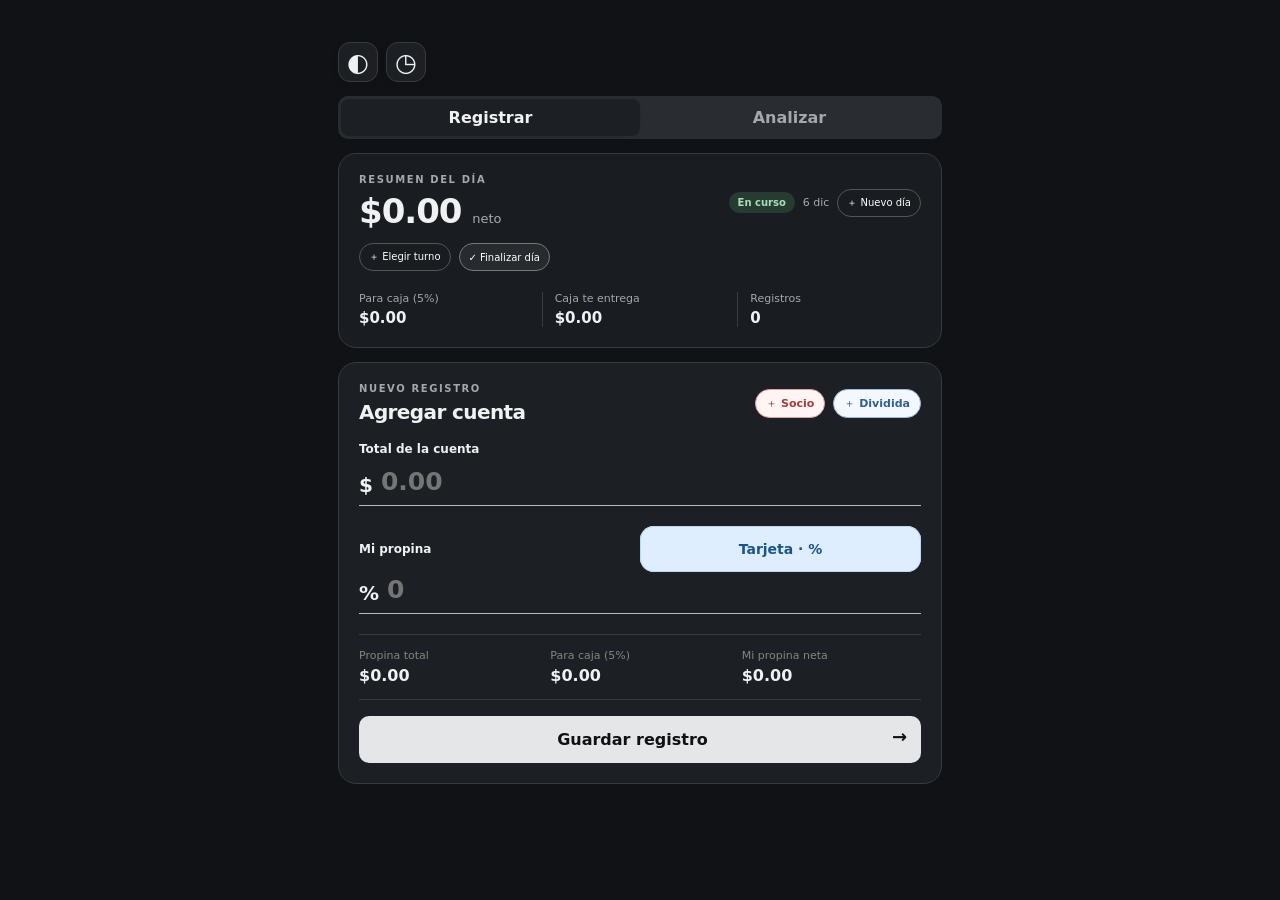
==== commit bc647285: "Publish split account flow and cash analysis" ====
--- a/index.html
+++ b/index.html
@@ -3,13 +3,13 @@
 <main class="app-shell"><header class="topbar"><div class="topbar-actions"><button id="themeButton" class="history-icon theme-button" type="button" aria-label="Personalizar colores" title="Temas">◐</button><button id="historyIcon" class="history-icon" type="button" aria-label="Abrir historial" title="Historial">◷</button><button id="installButton" class="icon-button hidden" aria-label="Instalar aplicación">＋</button></div></header>
 <nav class="view-tabs" aria-label="Secciones"><button id="registerTab" class="view-tab active" type="button">Registrar</button><button id="analysisTab" class="view-tab" type="button">Analizar</button></nav>
 <section id="registerView"><section class="summary-card"><div class="summary-heading"><div><p id="summaryEyebrow" class="eyebrow muted">RESUMEN DEL DÍA</p><h2 id="summaryTitle">$0.00 <span>neto</span></h2></div><div class="summary-actions"><span id="dayStatusLabel" class="day-status">En curso</span><span id="todayLabel" class="date-label"></span><button id="newDayButton" class="small-button" type="button">＋ Nuevo día</button></div></div><div class="shift-controls"><button id="shiftSetupButton" class="small-button" type="button">＋ Elegir turno</button><button id="advanceCutButton" class="small-button hidden" type="button">Pasar a corte 2 →</button><button id="finishDayButton" class="small-button finish-day-button" type="button">✓ Finalizar día</button></div><p id="currentCutSummary" class="cut-current-summary hidden"></p><div class="summary-grid"><div><span>Para caja (5%)</span><strong id="summaryHouse">$0.00</strong></div><div><span>Caja te entrega</span><strong id="summaryCard">$0.00</strong></div><div><span>Registros</span><strong id="summaryCount">0</strong></div></div></section><section id="finishedDayCard" class="finished-day-card hidden"><span class="finished-check">✓</span><div><strong>Día finalizado</strong><p>Tu registro quedó guardado. Puedes revisar el análisis o empezar otro día.</p></div><div class="finished-actions"><button id="finishedAnalyzeButton" class="secondary-action" type="button">Analizar mi día</button><button id="finishedNewDayButton" class="primary-action" type="button">Nuevo día</button></div></section>
-<section id="entryCard" class="form-card"><div class="section-heading"><div><p class="eyebrow muted">NUEVO REGISTRO</p><h2>Agregar cuenta</h2></div><button id="partnerToggle" class="mode-button" type="button">＋ Socio</button></div><p id="partnerHint" class="partner-hint hidden">Socio: no cuenta como venta. Puedes registrar una cuenta de $0 y su propina.</p>
+<section id="entryCard" class="form-card"><div class="section-heading"><div><p class="eyebrow muted">NUEVO REGISTRO</p><h2>Agregar cuenta</h2></div><div class="entry-mode-actions"><button id="partnerToggle" class="mode-button" type="button">＋ Socio</button><button id="dividedToggle" class="mode-button divided-button" type="button">＋ Dividida</button></div></div><p id="partnerHint" class="partner-hint hidden">Socio: no cuenta como venta. Puedes registrar una cuenta de $0 y su propina.</p><p id="dividedHint" class="divided-hint hidden">Cuenta dividida: escribe el total una vez y captura cada propina por separado. Puedes mezclar efectivo y tarjeta.</p>
 <form id="tipForm"><label for="billTotal">Total de la cuenta</label><div class="money-input"><span>$</span><input id="billTotal" name="billTotal" inputmode="decimal" autocomplete="off" placeholder="0.00" required></div>
 <div class="tip-label-row"><label>Mi propina</label><button id="tipModeSlider" class="tip-mode-slider tip-money" type="button" role="switch" aria-label="Cambiar entre efectivo y tarjeta"><span id="tipModeLabel">Efectivo · $</span></button></div><div class="money-input"><span id="tipPrefix">$</span><input id="tipValue" name="tipValue" inputmode="decimal" autocomplete="off" placeholder="0.00" required></div>
-<div class="live-result" aria-live="polite"><div><span>Propina total</span><strong id="liveGross">$0.00</strong></div><div><span>Para caja (5%)</span><strong id="liveHouse">$0.00</strong></div><div><span>Mi propina neta</span><strong id="liveNet">$0.00</strong></div></div><button class="primary-button" type="submit">Guardar registro <span>→</span></button></form></section></section>
-<section id="analysisView" class="hidden"><div class="section-heading"><div><p class="eyebrow muted">LECTURA RÁPIDA</p><h2>Análisis del día</h2></div><span id="analysisDate" class="date-label"></span></div><button id="historyFromAnalysis" class="history-entry" type="button"><span><b>Historial</b><small>Consulta tus días anteriores</small></span><strong>→</strong></button><button id="cancelClosedDayButton" class="cancel-closed-day hidden" type="button">↶ Cancelar cierre <span>Volver a registrar en este día</span></button><div class="analysis-grid"><article class="analysis-net"><span>Mi neto del día</span><strong id="analysisNet">$0.00</strong></article><article><span>Para caja (5%)</span><strong id="analysisHouse">$0.00</strong></article><article><span>Total de propinas</span><strong id="analysisTips">$0.00</strong></article><article><span>Caja te entrega</span><strong id="analysisCard">$0.00</strong></article><article><span>Total de ventas</span><strong id="analysisSales">$0.00</strong></article><article id="analysisPartnerCard" class="hidden"><span>Propinas de socios</span><strong id="analysisPartners">$0.00</strong></article></div><section id="cutBreakdown" class="cut-breakdown hidden"><p class="eyebrow muted">RESUMEN POR CORTE</p><div id="cutBreakdownList" class="cut-breakdown-list"></div><div id="cutBreakdownTotal" class="cut-summary cut-breakdown-total"></div></section><div class="analysis-note">El análisis separa tus propinas normales, las de socios y el 5% destinado a caja.</div><button id="howButton" class="text-button" type="button">¿Cómo se calcula?</button><section class="history-section analysis-history"><div class="section-heading"><div><p class="eyebrow muted">REGISTROS DEL DÍA</p><h2>Detalle de cuentas</h2></div><button id="clearButton" class="text-button hidden" type="button">Borrar todo</button></div><div id="history" class="history-list"></div><div id="emptyState" class="empty-state"><div class="empty-icon">＋</div><p>Aún no hay registros.</p><span>Agrega tu primera cuenta en Registrar.</span></div></section></section><section id="historyView" class="hidden"><div class="section-heading"><div><p class="eyebrow muted">HISTORIAL</p><h2>Historial de días</h2></div><div class="history-actions"><button id="historyRegisterButton" class="text-button" type="button">Registrar</button><button id="historyAnalysisButton" class="text-button" type="button">Analizar</button></div></div><div class="history-chart-card"><p class="eyebrow muted">NETO POR DÍA</p><div id="historyChart" class="history-chart"></div></div><div class="history-chart-card"><p class="eyebrow muted">CUENTAS REALIZADAS</p><div id="accountsChart" class="history-chart"></div></div><div id="historyDaysList" class="history-days-list"></div><p class="analysis-note">Las gráficas se muestran de lunes a domingo; los turnos y cortes se conservan dentro de cada día.</p></section></main>
+<div class="live-result" aria-live="polite"><div><span>Propina total</span><strong id="liveGross">$0.00</strong></div><div><span>Para caja (5%)</span><strong id="liveHouse">$0.00</strong></div><div><span>Mi propina neta</span><strong id="liveNet">$0.00</strong></div></div><p id="dividedProgress" class="divided-progress hidden"></p><div id="dividedControls" class="divided-controls hidden"><button id="continueDividedButton" class="secondary-action" type="button">Continuar siguiente registro <span>＋</span></button><button id="completeDividedButton" class="primary-action" type="button">Cuenta completa <span>✓</span></button></div><button class="primary-button normal-save-button" type="submit">Guardar registro <span>→</span></button></form></section></section>
+<section id="analysisView" class="hidden"><div class="section-heading"><div><p class="eyebrow muted">LECTURA RÁPIDA</p><h2>Análisis del día</h2></div><span id="analysisDate" class="date-label"></span></div><button id="historyFromAnalysis" class="history-entry" type="button"><span><b>Historial</b><small>Consulta tus días anteriores</small></span><strong>→</strong></button><button id="cancelClosedDayButton" class="cancel-closed-day hidden" type="button">↶ Cancelar cierre <span>Volver a registrar en este día</span></button><div class="analysis-grid"><article class="analysis-net"><span>Mi neto del día</span><strong id="analysisNet">$0.00</strong></article><article><span>Para caja (5%)</span><strong id="analysisHouse">$0.00</strong></article><article><span>Total de propinas</span><strong id="analysisTips">$0.00</strong></article><article><span>Caja te entrega</span><strong id="analysisCard">$0.00</strong></article><article><span>Total en efectivo</span><strong id="analysisCash">$0.00</strong></article><article><span>Total de ventas</span><strong id="analysisSales">$0.00</strong></article><article id="analysisPartnerCard" class="hidden"><span>Propinas de socios</span><strong id="analysisPartners">$0.00</strong></article></div><section id="cutBreakdown" class="cut-breakdown hidden"><p class="eyebrow muted">RESUMEN POR CORTE</p><div id="cutBreakdownList" class="cut-breakdown-list"></div><div id="cutBreakdownTotal" class="cut-summary cut-breakdown-total"></div></section><div class="analysis-note">El análisis separa tus propinas normales, las de socios y el 5% destinado a caja.</div><button id="howButton" class="text-button" type="button">¿Cómo se calcula?</button><section class="history-section analysis-history"><div class="section-heading"><div><p class="eyebrow muted">REGISTROS DEL DÍA</p><h2>Detalle de cuentas</h2></div><button id="clearButton" class="text-button hidden" type="button">Borrar todo</button></div><div id="history" class="history-list"></div><div id="emptyState" class="empty-state"><div class="empty-icon">＋</div><p>Aún no hay registros.</p><span>Agrega tu primera cuenta en Registrar.</span></div></section></section><section id="historyView" class="hidden"><div class="section-heading"><div><p class="eyebrow muted">HISTORIAL</p><h2>Historial de días</h2></div><div class="history-actions"><button id="historyRegisterButton" class="text-button" type="button">Registrar</button><button id="historyAnalysisButton" class="text-button" type="button">Analizar</button></div></div><div class="history-chart-card"><p class="eyebrow muted">NETO POR DÍA</p><div id="historyChart" class="history-chart"></div></div><div class="history-chart-card"><p class="eyebrow muted">CUENTAS REALIZADAS</p><div id="accountsChart" class="history-chart"></div></div><div id="historyDaysList" class="history-days-list"></div><p class="analysis-note">Las gráficas se muestran de lunes a domingo; los turnos y cortes se conservan dentro de cada día.</p></section></main>
 <div id="toast" class="toast" role="status"></div><dialog id="finishDayDialog" class="action-dialog"><button class="dialog-close" id="closeFinishDialog" type="button" aria-label="Cerrar">×</button><div id="finishConfirmPanel"><p class="eyebrow muted">CIERRE DEL DÍA</p><h2>¿Finalizar este día?</h2><p>Se guardarán tus registros y ya no podrás agregar cuentas a este día.</p><div class="dialog-actions"><button id="cancelFinishButton" class="secondary-action" type="button">Seguir registrando</button><button id="finishConfirmButton" class="primary-action" type="button">Sí, finalizar</button></div></div><div id="finishSuccessPanel" class="hidden"><span class="finished-check">✓</span><p class="eyebrow muted">DÍA GUARDADO</p><h2>Buen trabajo</h2><p>¿Qué te gustaría hacer ahora?</p><div class="dialog-actions"><button id="finishAnalyzeButton" class="secondary-action" type="button">Analizar mi día</button><button id="finishNewDayButton" class="primary-action" type="button">Nuevo día</button></div></div></dialog><dialog id="themeDialog" class="action-dialog theme-dialog"><button class="dialog-close" id="closeThemeDialog" type="button" aria-label="Cerrar">×</button><p class="eyebrow muted">PERSONALIZACIÓN</p><h2>Elige el aspecto</h2><p>Primero selecciona el fondo y después el color.</p><p class="eyebrow theme-group-label">FONDO</p><div class="background-options"><button type="button" class="background-option" data-background-choice="dark" aria-pressed="false"><span class="background-preview preview-dark">◐</span><strong>Dark background</strong></button><button type="button" class="background-option" data-background-choice="light" aria-pressed="false"><span class="background-preview preview-light">◐</span><strong>Light background</strong></button></div><p class="eyebrow theme-group-label color-group-label">COLOR</p><div class="theme-options"><button type="button" class="theme-option" data-theme-choice="black"><span class="theme-swatch swatch-black"></span><span><strong>Black</strong><small>Oscuro para la noche</small></span></button><button type="button" class="theme-option" data-theme-choice="blue"><span class="theme-swatch swatch-blue"></span><span><strong>Blue</strong><small>Azul sereno</small></span></button><button type="button" class="theme-option" data-theme-choice="green"><span class="theme-swatch swatch-green"></span><span><strong>Green</strong><small>Verde suave</small></span></button><button type="button" class="theme-option" data-theme-choice="purple"><span class="theme-swatch swatch-purple"></span><span><strong>Purple</strong><small>Lavanda sobria</small></span></button><button type="button" class="theme-option" data-theme-choice="white"><span class="theme-swatch swatch-white"></span><span><strong>White</strong><small>Claro y neutro</small></span></button></div></dialog><dialog id="shiftDialog"><button class="dialog-close" id="closeShiftDialog" type="button" aria-label="Cerrar">×</button><p class="eyebrow muted">TURNO Y CORTES</p><h2 id="shiftDialogTitle">Configurar turno</h2><p id="shiftDialogDescription" class="dialog-description"></p><form id="shiftForm" class="shift-form"><label for="shiftSelect">Turno</label><select id="shiftSelect" required><option value="">Elige un turno</option><option value="morning">Mañana</option><option value="inter">Inter</option><option value="closing">Cierre</option></select><div id="shiftCutGroup" class="hidden"><label for="shiftCutCount">Número de cortes</label><select id="shiftCutCount"><option value="1">1 corte</option><option value="2" selected>2 cortes</option><option value="3">3 cortes</option><option value="4">4 cortes</option></select></div><button id="shiftSubmitButton" class="primary-button" type="submit">Guardar turno <span>→</span></button></form></dialog><dialog id="howDialog"><button class="dialog-close" id="closeDialog" aria-label="Cerrar">×</button><p class="eyebrow muted">CÁLCULO</p><h2>Claro y sin vueltas</h2><p>Se aparta el <strong>5% del total de la cuenta</strong> para caja. “Caja te entrega” muestra las propinas que no fueron en efectivo.</p><p>Las propinas de socios pueden registrarse con cuenta de $0; no generan descuento de caja.</p></dialog>
-<dialog id="editDialog"><button class="dialog-close" id="closeEditDialog" aria-label="Cerrar">×</button><p class="eyebrow muted">CORREGIR REGISTRO</p><h2>Editar cuenta</h2><form id="editForm"><label for="editBill">Total de la cuenta</label><div class="money-input"><span>$</span><input id="editBill" inputmode="decimal" required></div><div class="tip-label-row"><label>Propina</label><div class="segmented"><button type="button" id="editPercent" class="segment active">%</button><button type="button" id="editMoney" class="segment">$</button></div></div><div class="money-input"><span id="editPrefix">%</span><input id="editTip" inputmode="decimal" required></div><div class="live-result"><div><span>Propina total</span><strong id="editGross">$0.00</strong></div><div><span>Para caja</span><strong id="editHouse">$0.00</strong></div><div><span>Mi neto</span><strong id="editNet">$0.00</strong></div></div><button class="primary-button" type="submit">Guardar cambios <span>→</span></button></form></dialog><script src="app-v32.js"></script></body></html>
+<dialog id="editDialog"><button class="dialog-close" id="closeEditDialog" aria-label="Cerrar">×</button><p class="eyebrow muted">CORREGIR REGISTRO</p><h2>Editar cuenta</h2><form id="editForm"><label for="editBill">Total de la cuenta</label><div class="money-input"><span>$</span><input id="editBill" inputmode="decimal" required></div><div class="tip-label-row"><label>Propina</label><div class="segmented"><button type="button" id="editPercent" class="segment active">%</button><button type="button" id="editMoney" class="segment">$</button></div></div><div class="money-input"><span id="editPrefix">%</span><input id="editTip" inputmode="decimal" required></div><div class="live-result"><div><span>Propina total</span><strong id="editGross">$0.00</strong></div><div><span>Para caja</span><strong id="editHouse">$0.00</strong></div><div><span>Mi neto</span><strong id="editNet">$0.00</strong></div></div><button class="primary-button" type="submit">Guardar cambios <span>→</span></button></form></dialog><script src="app-v33.js"></script></body></html>
 
 
 
--- a/styles.css
+++ b/styles.css
@@ -223,3 +223,14 @@
 :root[data-background=light][data-theme=purple]{--page-bg:#f5f1f8;--surface:#fff;--border-color:#e3dce9;--fg:#342644;--muted-color:#80728e;--soft-color:#eee8f3;--summary-bg:#46325f;--action-bg:#46325f;--action-fg:#fff;--accent-color:#46325f;--theme-accent:#46325f}
 :root[data-background=dark][data-theme=white],:root[data-background=light][data-theme=white]{--page-bg:#101215;--surface:#1c2024;--border-color:#373b40;--fg:#f0f1f2;--muted-color:#a3a8ae;--soft-color:#292d32;--summary-bg:#191c20;--action-bg:#e4e6e8;--action-fg:#111;--accent-color:#e4e6e8;--theme-accent:#e4e6e8}
 :root[data-background=light][data-theme=white]{--page-bg:#f4f4f2;--surface:#fff;--border-color:#deded9;--fg:#111;--muted-color:#777;--soft-color:#f7f7f5;--summary-bg:#111;--action-bg:#111;--action-fg:#fff;--accent-color:#111;--theme-accent:#111}
+
+.entry-mode-actions{display:flex;gap:8px;align-items:center;flex-wrap:wrap}
+.divided-button{border-color:#9bb8e2;background:#f3f7ff;color:#315f92}
+.divided-mode{border-color:#b9cbea}
+.divided-mode .divided-button{background:#315f92;color:#fff;border-color:#315f92}
+.divided-hint{font-size:11px;color:#315f92;background:#f1f6ff;border-radius:9px;padding:9px;margin:-6px 0 16px}
+.divided-progress{font-size:11px;font-weight:800;color:var(--muted);background:var(--soft);border-radius:9px;padding:9px 11px;margin:-5px 0 14px}
+.divided-controls{display:grid;grid-template-columns:1fr 1fr;gap:8px;margin:0 0 12px}
+.divided-controls button{font-size:11px;min-height:48px}
+.divided-controls .secondary-action{border-color:#b9cbea;color:#315f92}
+.divided-mode .normal-save-button{display:none}
